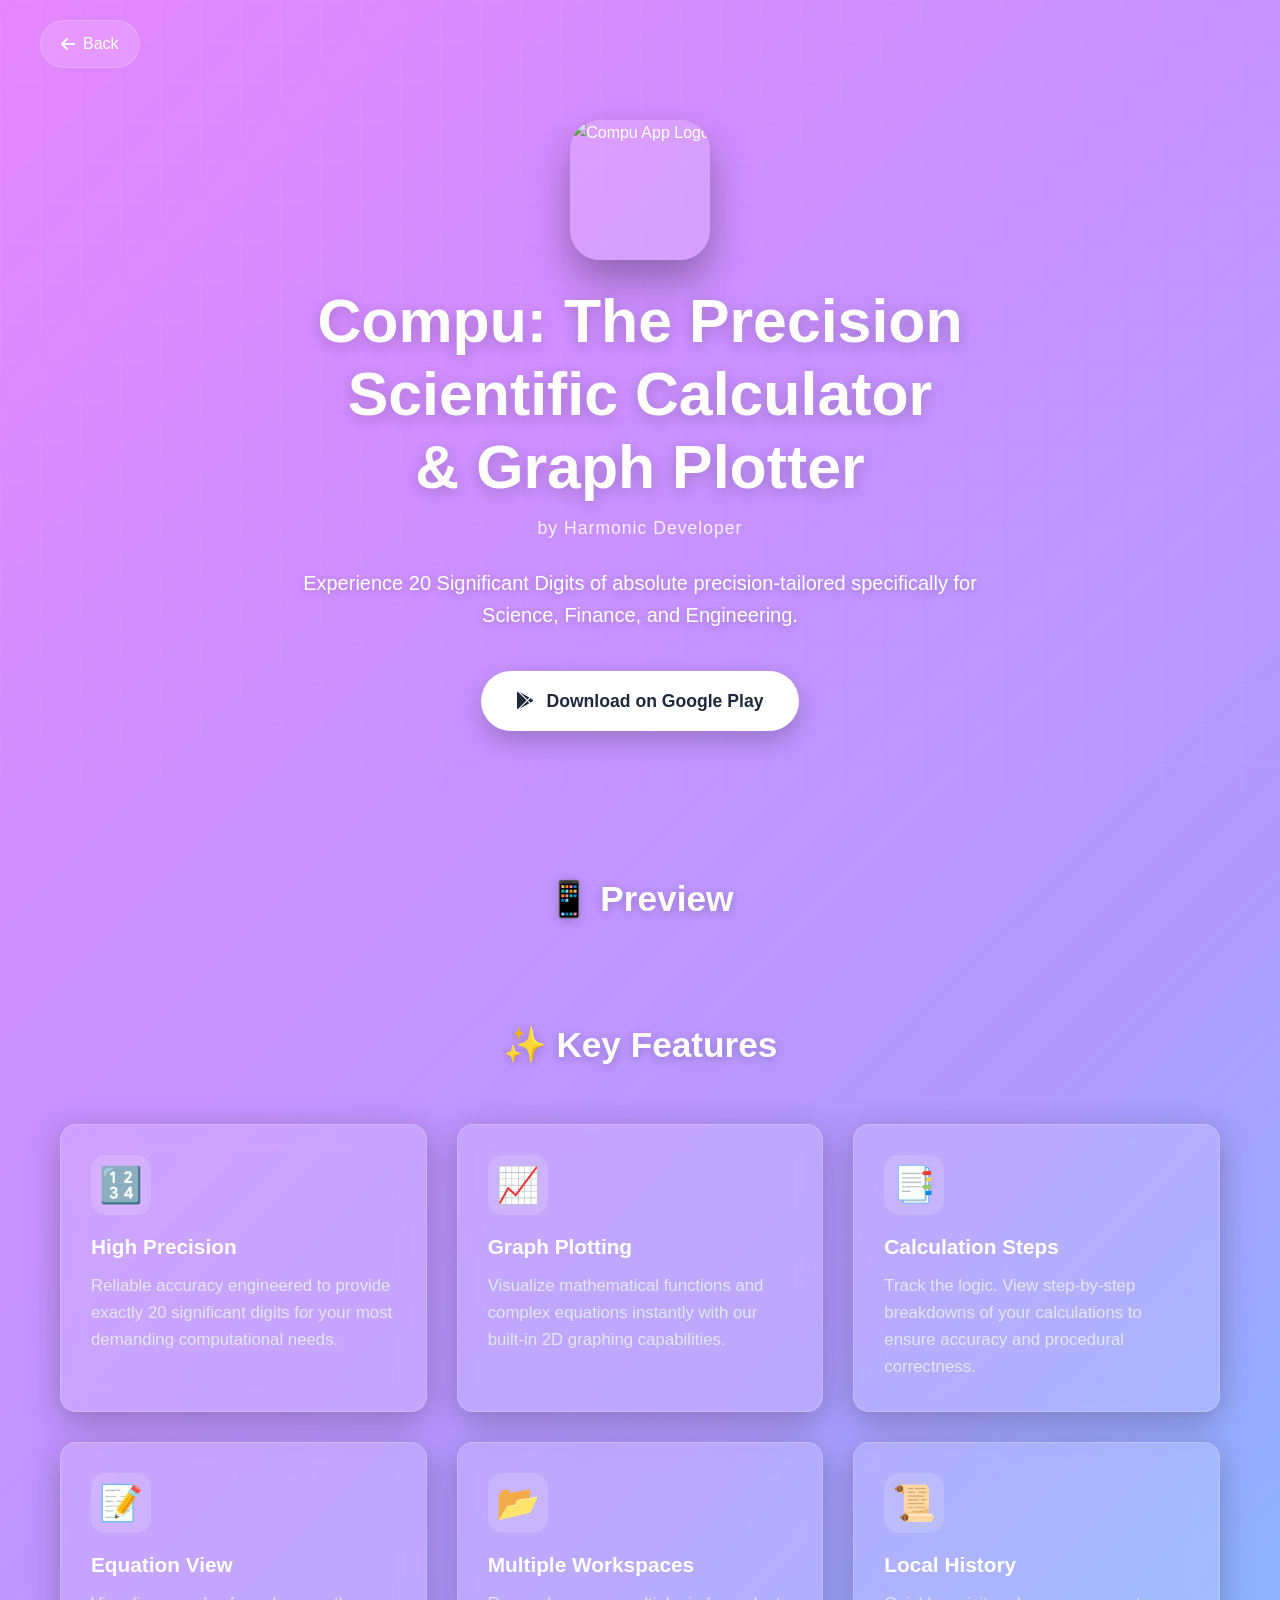
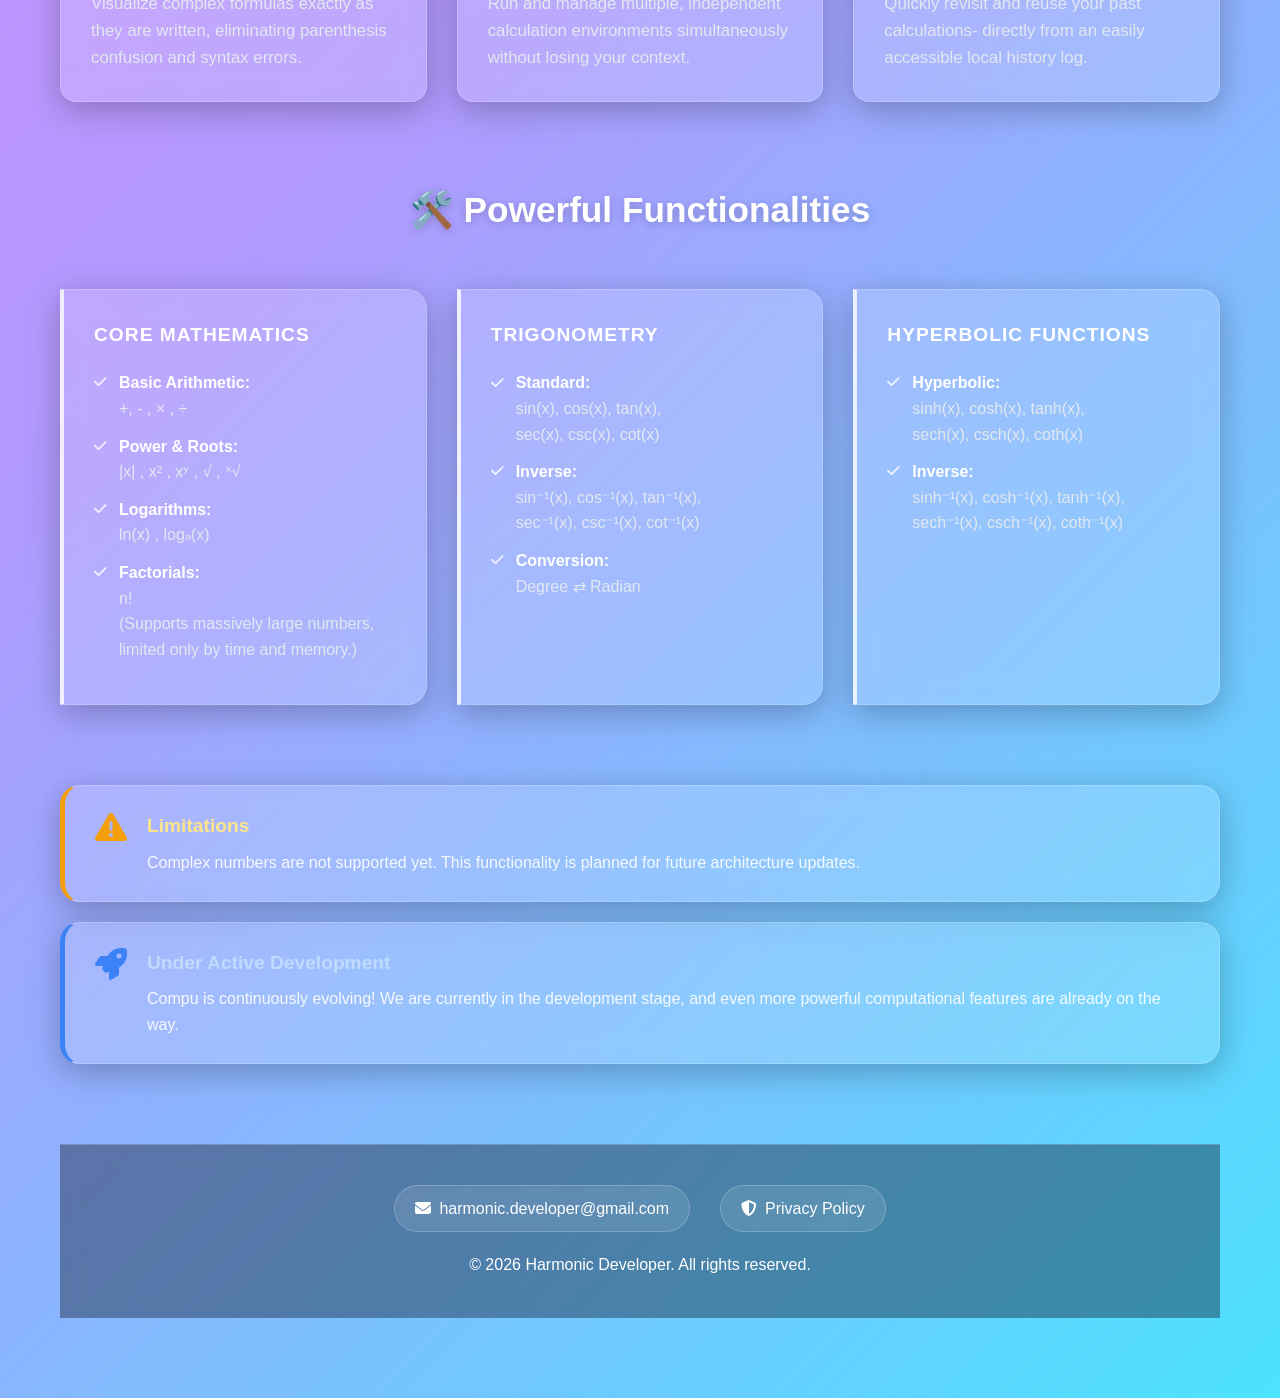
==== compu.html @ 30bb8265 "Add files via upload" ====
<!DOCTYPE html>
<html lang="en">
<head>
    <meta charset="UTF-8">
    <meta name="viewport" content="width=device-width, initial-scale=1.0">
    <title>Compu - Precision Scientific Calculator And Graph Plotter| Harmonic Developer</title>
    <link rel="stylesheet" href="https://cdnjs.cloudflare.com/ajax/libs/font-awesome/6.4.0/css/all.min.css">
	<link rel="stylesheet" href="styles_mini.css">  
	<script>
		fetch('compu_images.json')
		  .then(response => {
			if (!response.ok) {
			  throw new Error("Could not load the images");
			}
			return response.json();
		  })
		  .then(data => {
			const gallery = document.getElementById('image-gallery');
			data.forEach(item => {
			  const linkElement = document.createElement('a');
			  linkElement.href = item.href;
			  linkElement.target = "_blank"; // Optional: opens link in new tab

			  const imageElement = document.createElement('img');
			  imageElement.src = item.src;
			  imageElement.alt = item.alt;
			  imageElement.class = "screenshot-img";

			  linkElement.appendChild(imageElement);
			  gallery.appendChild(linkElement);
			});
		  })
		  .catch(error => {
			console.error('Error loading images:', error);
		  });
	</script>
</head>
<body class="page-details theme-compu">

    <nav>
        <a href="index.html" class="back-link">
            <i class="fas fa-arrow-left"></i> Back
        </a>
    </nav>

    <section class="hero">
        <div class="hero-content">
            <img src="https://play-lh.googleusercontent.com/1fnr0G4JcvjnoCT_YFaqyUXN7iWN86PwyBIuUgcXs4cvDfwZAEC2prfk5PsyFKP3TeIoZI_ozubonI1rvINSew=w480-h960-rw" alt="Compu App Logo" class="app-logo-hero">
            
            <div class="hero-text">
                <h1>Compu: The Precision <br>Scientific Calculator<br>& Graph Plotter</h1>
                <div class="developer-tag">by Harmonic Developer</div>
                <p>Experience 20 Significant Digits of absolute precision-tailored specifically for Science, Finance, and Engineering.</p>
                
                <a href="https://play.google.com/store/apps/details?id=harmonic.developer.compu" target="_blank" class="play-btn">
                    <i class="fab fa-google-play"></i> Download on Google Play
                </a>
            </div>
        </div>
    </section>

    <div class="container">

        <div class="section-header">
            <h2>📱 Preview</h2>
        </div>
        
        <div class="screenshots-wrapper">
            <div id="image-gallery" class="screenshots-carousel"/>
        </div>
        
        <div class="section-header">
            <h2>✨ Key Features</h2>
        </div>
        
        <div class="features-grid">
            <div class="feature-card glass-panel">
                <div class="feature-icon">🔢</div>
                <h3>High Precision</h3>
                <p>Reliable accuracy engineered to provide exactly 20 significant digits for your most demanding computational needs.</p>
            </div>

            <div class="feature-card glass-panel">
                <div class="feature-icon">📈</div>
                <h3>Graph Plotting</h3>
                <p>Visualize mathematical functions and complex equations instantly with our built-in 2D graphing capabilities.</p>
            </div>
            
            <div class="feature-card glass-panel">
                <div class="feature-icon">📑</div>
                <h3>Calculation Steps</h3>
                <p>Track the logic. View step-by-step breakdowns of your calculations to ensure accuracy and procedural correctness.</p>
            </div>
            
            <div class="feature-card glass-panel">
                <div class="feature-icon">📝</div>
                <h3>Equation View</h3>
                <p>Visualize complex formulas exactly as they are written, eliminating parenthesis confusion and syntax errors.</p>
            </div>
            
            <div class="feature-card glass-panel">
                <div class="feature-icon">📂</div>
                <h3>Multiple Workspaces</h3>
                <p>Run and manage multiple, independent calculation environments simultaneously without losing your context.</p>
            </div>
            
            <div class="feature-card glass-panel">
                <div class="feature-icon">📜</div>
                <h3>Local History</h3>
                <p>Quickly revisit and reuse your past calculations- directly from an easily accessible local history log.</p>
            </div>
        </div>

        <div class="section-header">
            <h2>🛠️ Powerful Functionalities</h2>
        </div>

        <div class="func-grid">
            
            <div class="func-category glass-panel">
                <h3>Core Mathematics</h3>
                <ul class="func-list">
                    <li><i class="fas fa-check"></i> <div><strong>Basic Arithmetic:</strong>
                    <br>+, - , × , ÷ </div></li>
                    <li><i class="fas fa-check"></i> <div><strong>Power & Roots:</strong> 
                    <br>|x| , x² , xʸ , √ , ˣ√</div></li>
                    <li><i class="fas fa-check"></i> <div><strong>Logarithms:</strong>
                    <br>ln(x) , logₐ(x)</div></li>
                    <li><i class="fas fa-check"></i> <div><strong>Factorials:</strong>
                    <br>n! 
                    <br>(Supports massively large numbers, limited only by time and memory.)</div></li>
                </ul>
            </div>

            <div class="func-category glass-panel">
                <h3>Trigonometry</h3>
                <ul class="func-list">
                    <li><i class="fas fa-check"></i> <div><strong>Standard:</strong> 
                    <br>sin(x), cos(x), tan(x), 
                    <br>sec(x), csc(x), cot(x)</div></li>
                    <li><i class="fas fa-check"></i> <div><strong>Inverse:</strong>
                    <br>sin⁻¹(x), cos⁻¹(x), tan⁻¹(x), 
                    <br>sec⁻¹(x), csc⁻¹(x), cot⁻¹(x)</div></li>
                    <li><i class="fas fa-check"></i> <div><strong>Conversion:</strong>
                    <br>Degree ⇄ Radian</div></li>
                </ul>
            </div>

            <div class="func-category glass-panel">
                <h3>Hyperbolic Functions</h3>
                <ul class="func-list">
                    <li><i class="fas fa-check"></i> <div><strong>Hyperbolic:</strong>
                    <br>sinh(x), cosh(x), tanh(x),
                    <br>sech(x), csch(x), coth(x)</div></li>
                    <li><i class="fas fa-check"></i> <div><strong>Inverse:</strong>
                    <br>sinh⁻¹(x), cosh⁻¹(x), tanh⁻¹(x),
                    <br>sech⁻¹(x), csch⁻¹(x), coth⁻¹(x)</div></li>
                </ul>
            </div>
            
        </div>

        <div class="banner-container">
            
            <div class="banner banner-warning glass-panel">
                <i class="fas fa-exclamation-triangle"></i>
                <div class="banner-content">
                    <h4 style="color: var(--alert-warning);">Limitations</h4>
                    <p>Complex numbers are not supported yet. This functionality is planned for future architecture updates.</p>
                </div>
            </div>

            <div class="banner banner-info glass-panel">
                <i class="fas fa-rocket"></i>
                <div class="banner-content">
                    <h4 style="color: var(--alert-info);">Under Active Development</h4>
                    <p>Compu is continuously evolving! We are currently in the development stage, and even more powerful computational features are already on the way.</p>
                </div>
            </div>

        </div>

    </div>

    <footer>
        <div class="footer-links">
            <a href="mailto:harmonic.developer@gmail.com">
    <i class="fas fa-envelope"></i> harmonic.developer@gmail.com</a>
            <a href="https://sites.google.com/view/computhecalculator/home"><i class="fas fa-shield-alt"></i> Privacy Policy</a>
        </div>
        <p>&copy; 2026 Harmonic Developer. All rights reserved.</p>
    </footer>

</body>
</html>
---- styles_mini.css ----
:root{--primary:#1A252C;--secondary:#2C3E50;--accent:#00E676;--bg-light:#F4F7F6;--card-bg:#FFFFFF;--text-main:#FFFFFF;--text-muted:#E2E8F0;--glass-bg:rgba(255, 255, 255, 0.12);--glass-border:rgba(255, 255, 255, 0.2);--glass-highlight:rgba(255, 255, 255, 0.8);--alert-warning:#FDE68A;--alert-info:#BFDBFE}*{margin:0;padding:0;box-sizing:border-box;font-family:-apple-system,BlinkMacSystemFont,'Segoe UI',Roboto,Oxygen,Ubuntu,Cantarell,sans-serif}body{line-height:1.6;overflow-x:hidden;color:var(--text-main)}body.theme-index{--text-main:#333333;--text-muted:#666666;background-color:var(--bg-light);color:var(--text-main)}body.page-details{background-attachment:fixed}body.theme-harmonic{background:linear-gradient(135deg,#5583F4 0%,#B09AFE 50%,#4CE2FF 100%)}body.theme-compu{background:linear-gradient(135deg,#E586FF 0%,#B09AFE 50%,#4CE2FF 100%);--glass-bg:rgba(255, 255, 255, 0.15)}body.theme-reversi{background:linear-gradient(135deg,#0F3443 0%,#34E89E 100%)}.glass-panel{background:var(--glass-bg);backdrop-filter:blur(12px);-webkit-backdrop-filter:blur(12px);border:1px solid var(--glass-border);box-shadow:0 8px 32px 0 rgb(0 0 0 / .25);border-radius:16px}nav{padding:20px 40px;display:flex;justify-content:flex-start;position:absolute;top:0;width:100%;z-index:100}.back-link{color:var(--text-main);text-decoration:none;font-size:1rem;display:flex;align-items:center;gap:8px;transition:opacity 0.3s ease;font-weight:500;background:var(--glass-bg);padding:10px 20px;border-radius:30px;border:1px solid var(--glass-border);backdrop-filter:blur(10px)}.back-link:hover{opacity:.8}.hero{min-height:85vh;display:flex;align-items:center;justify-content:center;padding:120px 20px 60px;position:relative}.hero::before{content:'';position:absolute;top:0;left:0;width:100%;height:100%;background-image:linear-gradient(rgb(255 255 255 / .08) 1px,transparent 1px),linear-gradient(90deg,rgb(255 255 255 / .08) 1px,transparent 1px);background-size:40px 40px;z-index:0;opacity:.4}.hero-content{max-width:900px;text-align:center;position:relative;z-index:10;display:flex;flex-direction:column;align-items:center}.app-logo-hero{width:140px;height:140px;border-radius:30px;box-shadow:0 20px 40px rgb(0 0 0 / .3);margin-bottom:25px;object-fit:cover;background:var(--glass-bg)}.hero-text h1{font-size:3.8rem;line-height:1.2;margin-bottom:10px;color:#fff;text-shadow:0 4px 15px rgb(0 0 0 / .2)}.developer-tag{font-size:1.1rem;font-weight:500;color:rgb(255 255 255 / .85);margin-bottom:25px;letter-spacing:1px}.hero-text p{font-size:1.25rem;color:var(--text-main);margin-bottom:40px;max-width:750px;text-shadow:0 2px 10px rgb(0 0 0 / .2);font-weight:500}.play-btn{display:inline-flex;align-items:center;gap:12px;background:#fff;color:#1E293B;text-decoration:none;padding:16px 35px;border-radius:50px;font-weight:700;font-size:1.1rem;transition:all 0.3s ease;box-shadow:0 10px 25px rgb(0 0 0 / .2)}.play-btn:hover{transform:translateY(-3px) scale(1.02);box-shadow:0 15px 35px rgb(0 0 0 / .3);background:#f8fafc}.container{max-width:1200px;margin:0 auto;padding:80px 20px}.theme-index .container{margin:-40px auto 40px;position:relative;z-index:10;padding:0 20px}.section-header{text-align:center;margin-bottom:50px}.section-header h2{font-size:2.2rem;color:#fff;display:inline-flex;align-items:center;gap:15px;text-shadow:0 2px 10px rgb(0 0 0 / .2)}.screenshots-wrapper{margin-bottom:80px;position:relative}.screenshots-carousel{display:flex;gap:20px;overflow-x:auto;padding:20px 10px;scroll-snap-type:x mandatory;-ms-overflow-style:none;scrollbar-width:none}.screenshots-carousel::-webkit-scrollbar{display:none}.screenshot-img{flex:0 0 auto;width:260px;height:auto;border-radius:20px;scroll-snap-align:center;transition:transform 0.3s ease,border-color 0.3s ease;background-color:rgb(255 255 255 / .1)}.screenshot-img:hover{transform:scale(1.02) translateY(-5px);border-color:rgb(255 255 255 / .6)}.features-grid{display:grid;grid-template-columns:repeat(auto-fit,minmax(280px,1fr));gap:30px;margin-bottom:80px}.feature-card{padding:30px;transition:transform 0.2s ease,background 0.3s ease;display:flex;flex-direction:column;align-items:flex-start}.feature-card:hover{transform:translateY(-5px);background:rgb(0 0 0 / .25)}.feature-icon{font-size:2.2rem;margin-bottom:15px;background:rgb(255 255 255 / .15);width:60px;height:60px;display:flex;align-items:center;justify-content:center;border-radius:15px}.feature-card h3{font-size:1.3rem;margin-bottom:10px;color:#fff}.feature-card p{color:var(--text-muted);font-size:1.05rem}.feature-list{list-style:none;margin-top:15px;width:100%}.feature-list li{margin-bottom:10px;font-size:.95rem;color:var(--text-main);display:flex;align-items:center;gap:10px;background:rgb(255 255 255 / .08);padding:8px 15px;border-radius:8px}.feature-list i{color:#FFAF7B;font-size:.85rem}.promo-banner{margin-top:40px;padding:40px;text-align:center;border-radius:20px;display:flex;flex-direction:column;align-items:center;gap:15px;background:linear-gradient(135deg,rgb(255 255 255 / .15) 0%,rgb(255 255 255 / .05) 100%)}.promo-banner h3{font-size:1.8rem;color:#fff}.promo-banner p{font-size:1.1rem;color:var(--text-muted);max-width:600px}footer{text-align:center;padding:40px 20px;margin-top:40px}.page-details footer{border-top:1px solid var(--glass-border);background:rgb(15 23 42 / .4);backdrop-filter:blur(10px)}.footer-links{display:flex;justify-content:center;gap:30px;margin-bottom:20px;flex-wrap:wrap}.footer-links a{color:var(--text-main);text-decoration:none;font-size:1rem;transition:opacity 0.3s ease;display:flex;align-items:center;gap:8px;background:rgb(255 255 255 / .1);padding:10px 20px;border-radius:30px;border:1px solid rgb(255 255 255 / .2)}.footer-links a:hover{opacity:.8;background:rgb(255 255 255 / .2)}.theme-index header{background:linear-gradient(135deg,var(--primary),var(--secondary));color:#fff;padding:100px 20px;text-align:center}.theme-index header h1{font-size:3.5rem;margin-bottom:15px;letter-spacing:1px}.theme-index header p{font-size:1.2rem;max-width:600px;margin:0 auto;color:#A6B4C0}.apps-grid{display:grid;grid-template-columns:repeat(auto-fit,minmax(320px,1fr));gap:30px}.app-card{background:var(--card-bg);border-radius:16px;padding:40px 30px;text-align:center;box-shadow:0 10px 30px rgb(0 0 0 / .08);transition:transform 0.3s ease,box-shadow 0.3s ease;display:flex;flex-direction:column;height:100%;cursor:pointer}.app-card:hover{transform:translateY(-8px);box-shadow:0 15px 40px rgb(0 0 0 / .12)}.app-logo{width:90px;height:90px;border-radius:20px;object-fit:cover;margin:0 auto 25px;box-shadow:0 6px 15px rgb(0 0 0 / .1);background-color:#f0f0f0}.app-title{font-size:1.5rem;color:var(--primary);margin-bottom:15px}.app-description{color:var(--text-muted);font-size:.95rem;margin-bottom:30px;flex-grow:1}.card-actions{display:flex;flex-direction:column;gap:12px;margin-top:auto}.btn{display:inline-flex;align-items:center;justify-content:center;gap:10px;text-decoration:none;padding:12px 20px;border-radius:30px;font-weight:600;font-size:.95rem;transition:all 0.3s ease;width:100%}.btn-primary{background:var(--primary);color:#fff}.btn-primary:hover{background:var(--accent);color:var(--primary)}.btn-secondary{background:#fff0;color:var(--primary);border:2px solid var(--primary)}.btn-secondary:hover{background:var(--primary);color:#fff}.tech-section{background:#fff;padding:80px 20px;margin-top:60px;border-top:1px solid #EAEAEA}.tech-content{max-width:1000px;margin:0 auto;text-align:center}.tech-content h2{font-size:2rem;color:var(--primary);margin-bottom:40px}.tech-grid{display:grid;grid-template-columns:repeat(auto-fit,minmax(250px,1fr));gap:30px}.tech-item{padding:20px}.tech-item i{font-size:2.5rem;color:var(--accent);margin-bottom:15px}.tech-item h4{font-size:1.2rem;color:var(--primary);margin-bottom:10px}.tech-item p{color:var(--text-muted);font-size:.95rem}.theme-index footer{background:var(--primary);color:#A6B4C0;padding:30px 20px;font-size:.9rem;margin-top:0}.func-grid{display:grid;grid-template-columns:repeat(auto-fit,minmax(350px,1fr));gap:30px}.func-category{border-left:4px solid var(--glass-highlight);padding:30px;border-radius:0 20px 20px 0}.func-category h3{font-size:1.2rem;margin-bottom:20px;text-transform:uppercase;letter-spacing:1px;color:#fff}.func-list{list-style:none;color:var(--text-muted)}.func-list li{margin-bottom:12px;display:flex;align-items:flex-start;gap:12px}.func-list li i{color:var(--glass-highlight);margin-top:5px;font-size:.9rem}.func-list strong{color:#fff}.banner-container{display:flex;flex-direction:column;gap:20px;margin-top:80px}.banner{padding:25px 30px;border-radius:20px;display:flex;align-items:flex-start;gap:20px}.banner i{font-size:2rem}.banner-content h4{font-size:1.2rem;margin-bottom:8px}.banner-content p{font-size:1rem;opacity:.9}.banner-warning{border-left:5px solid #F59E0B}.banner-warning i{color:#F59E0B}.banner-info{border-left:5px solid #3B82F6}.banner-info i{color:#3B82F6}@media (max-width:768px){.hero-text h1{font-size:2.8rem}.screenshot-img{width:220px}.features-grid,.func-grid{grid-template-columns:1fr}.theme-index header h1{font-size:2.5rem}.theme-index .container{margin-top:0;padding-top:40px}.card-actions{flex-direction:column}}
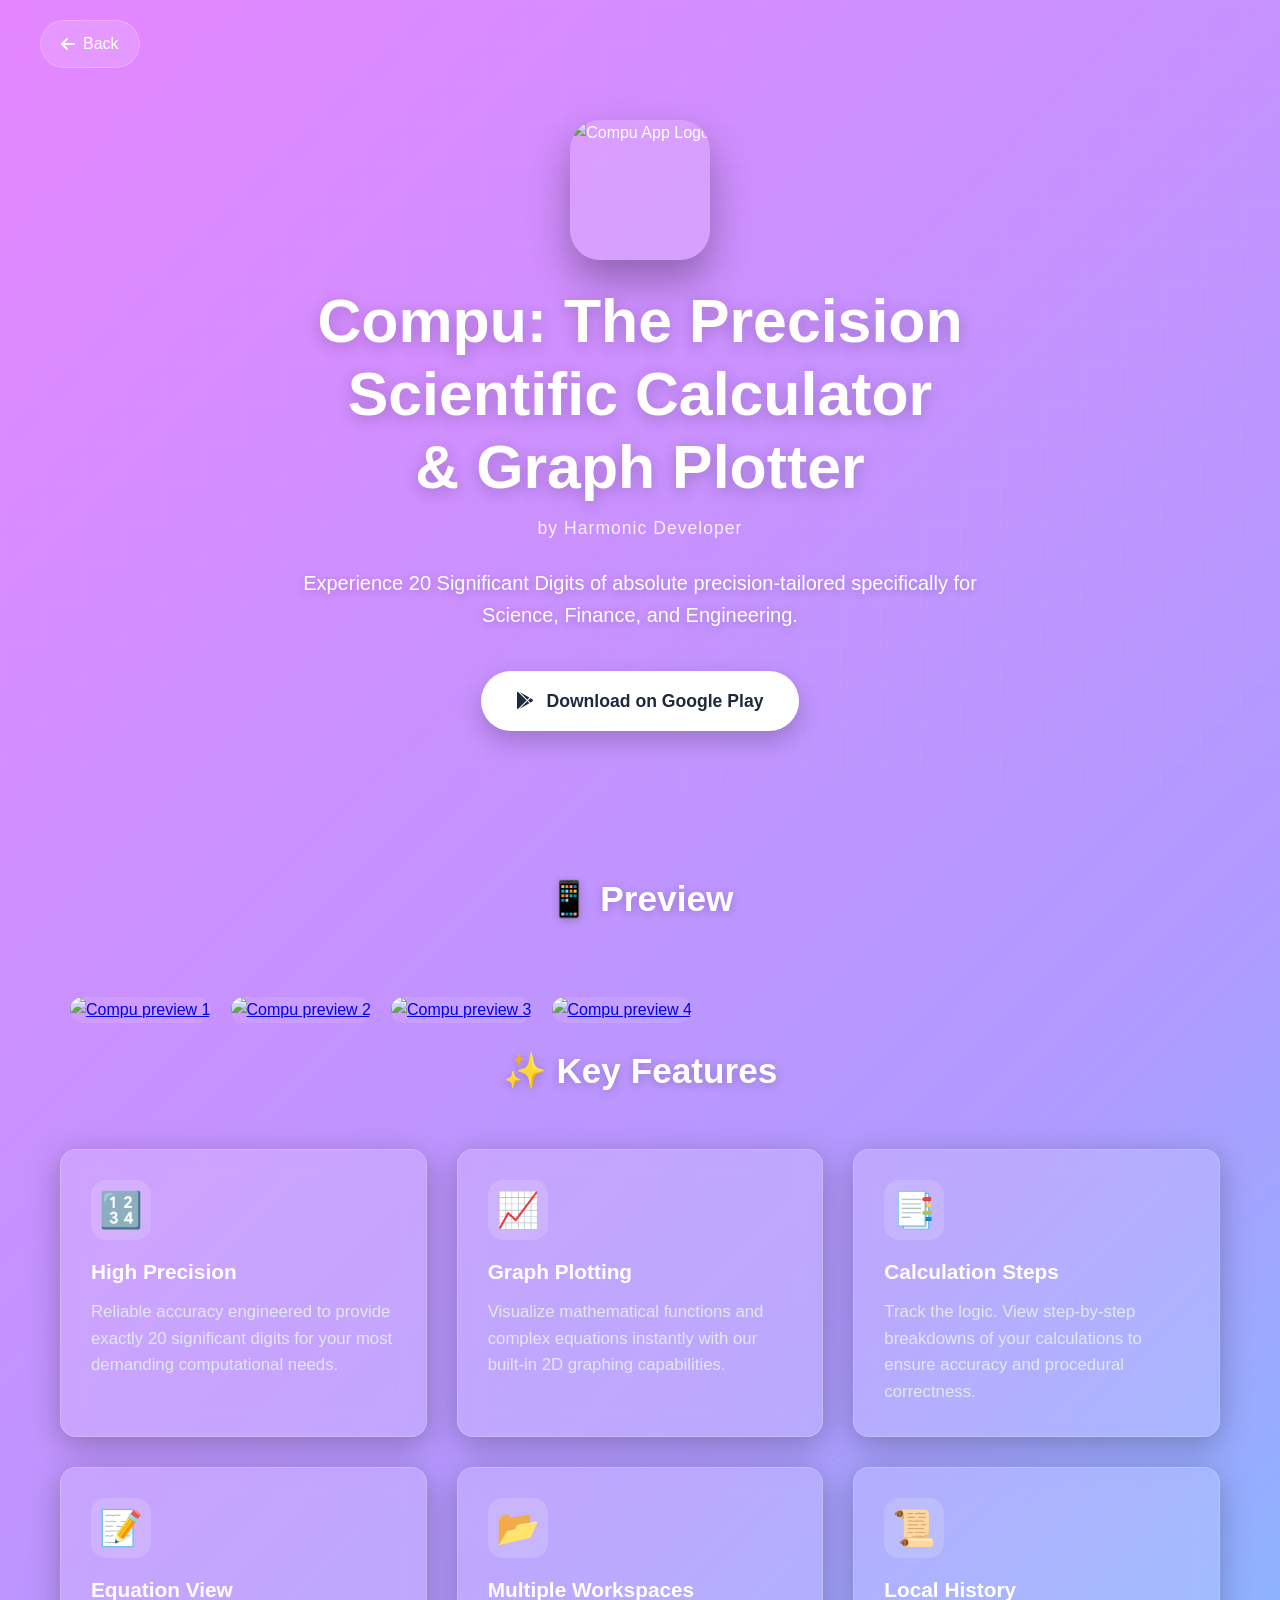
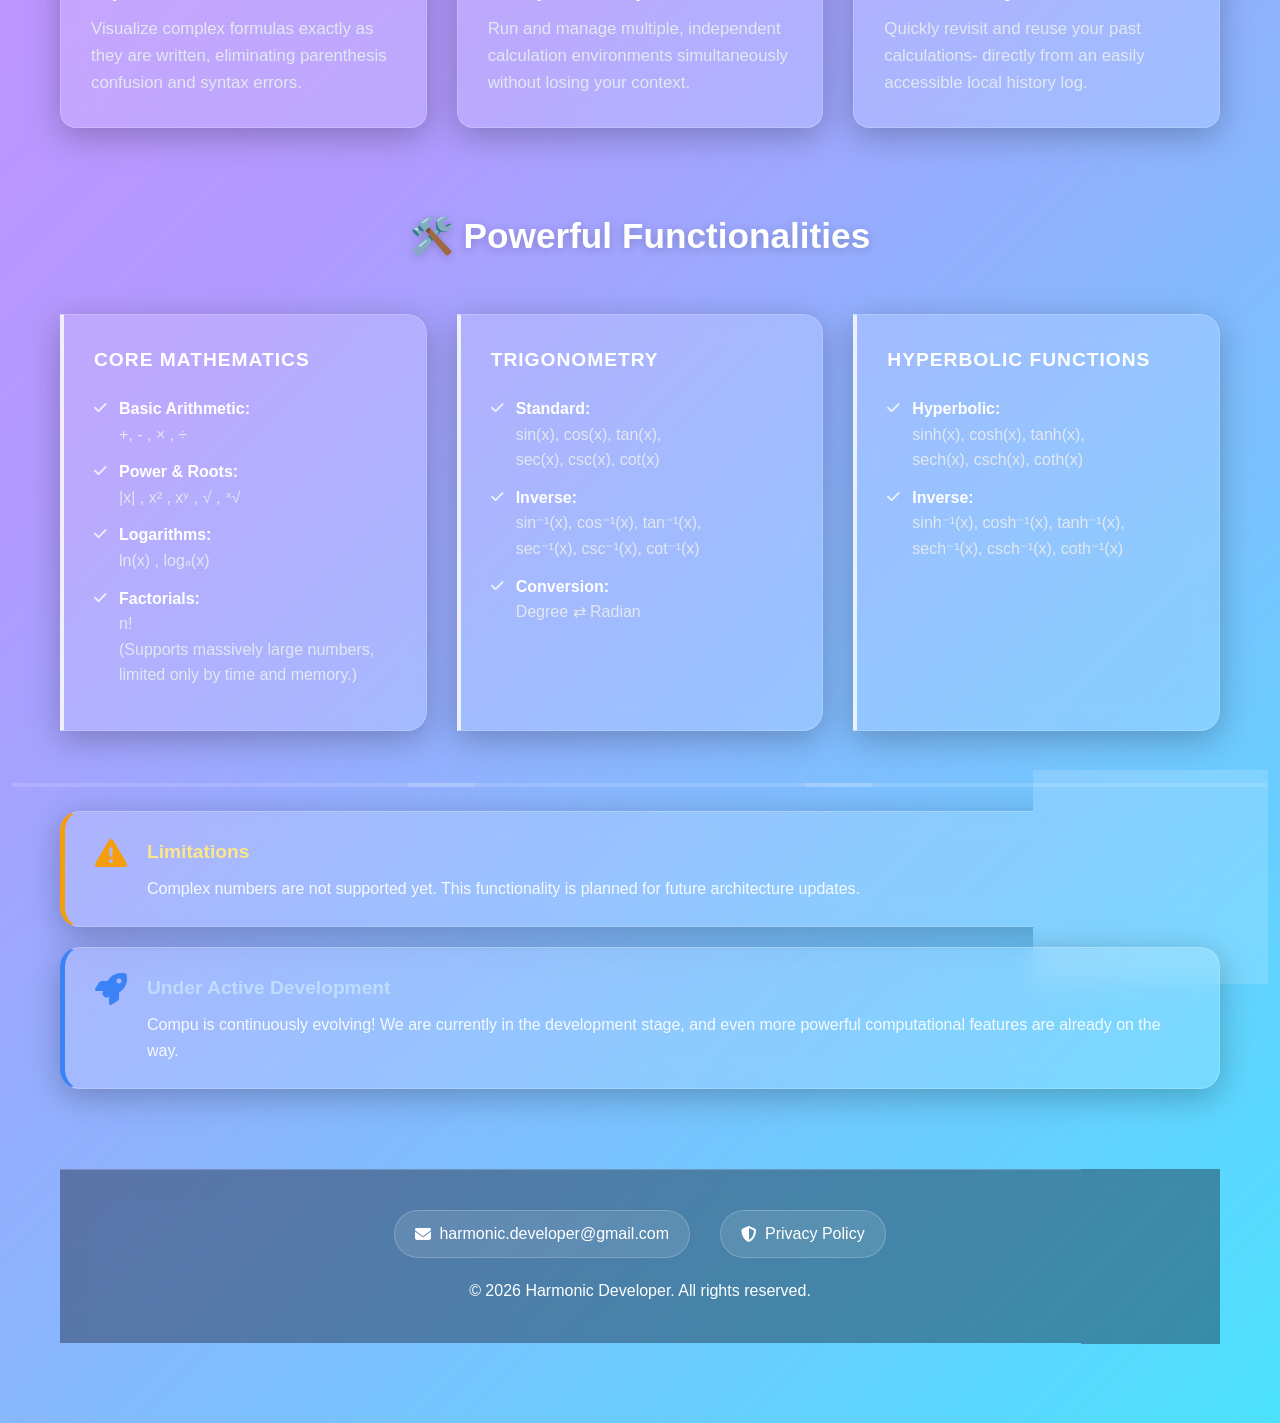
==== commit e3dcd35d: "Update compu.html" ====
--- a/compu.html
+++ b/compu.html
@@ -24,7 +24,7 @@
 			  const imageElement = document.createElement('img');
 			  imageElement.src = item.src;
 			  imageElement.alt = item.alt;
-			  imageElement.class = "screenshot-img";
+			  imageElement.classList.add('screenshot-img');
 
 			  linkElement.appendChild(imageElement);
 			  gallery.appendChild(linkElement);
@@ -192,4 +192,4 @@
     </footer>
 
 </body>
-</html>+</html>
